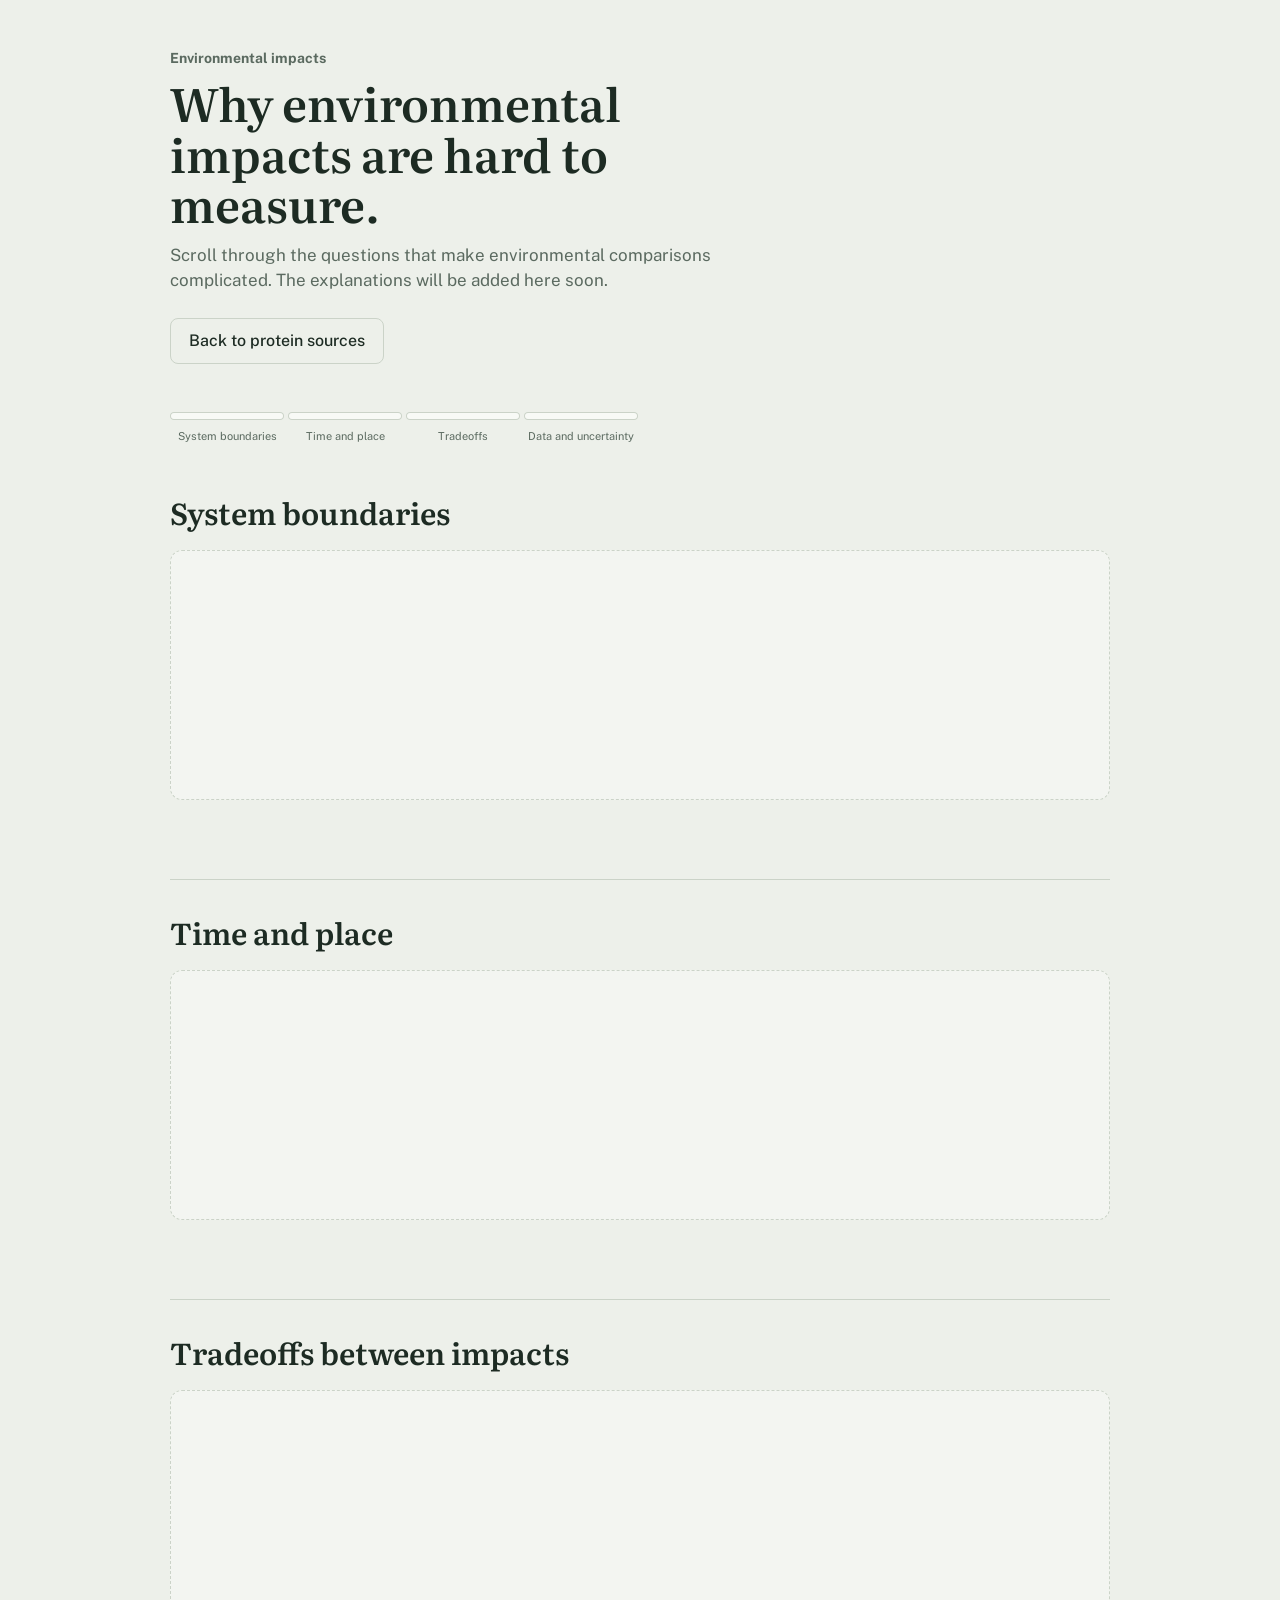
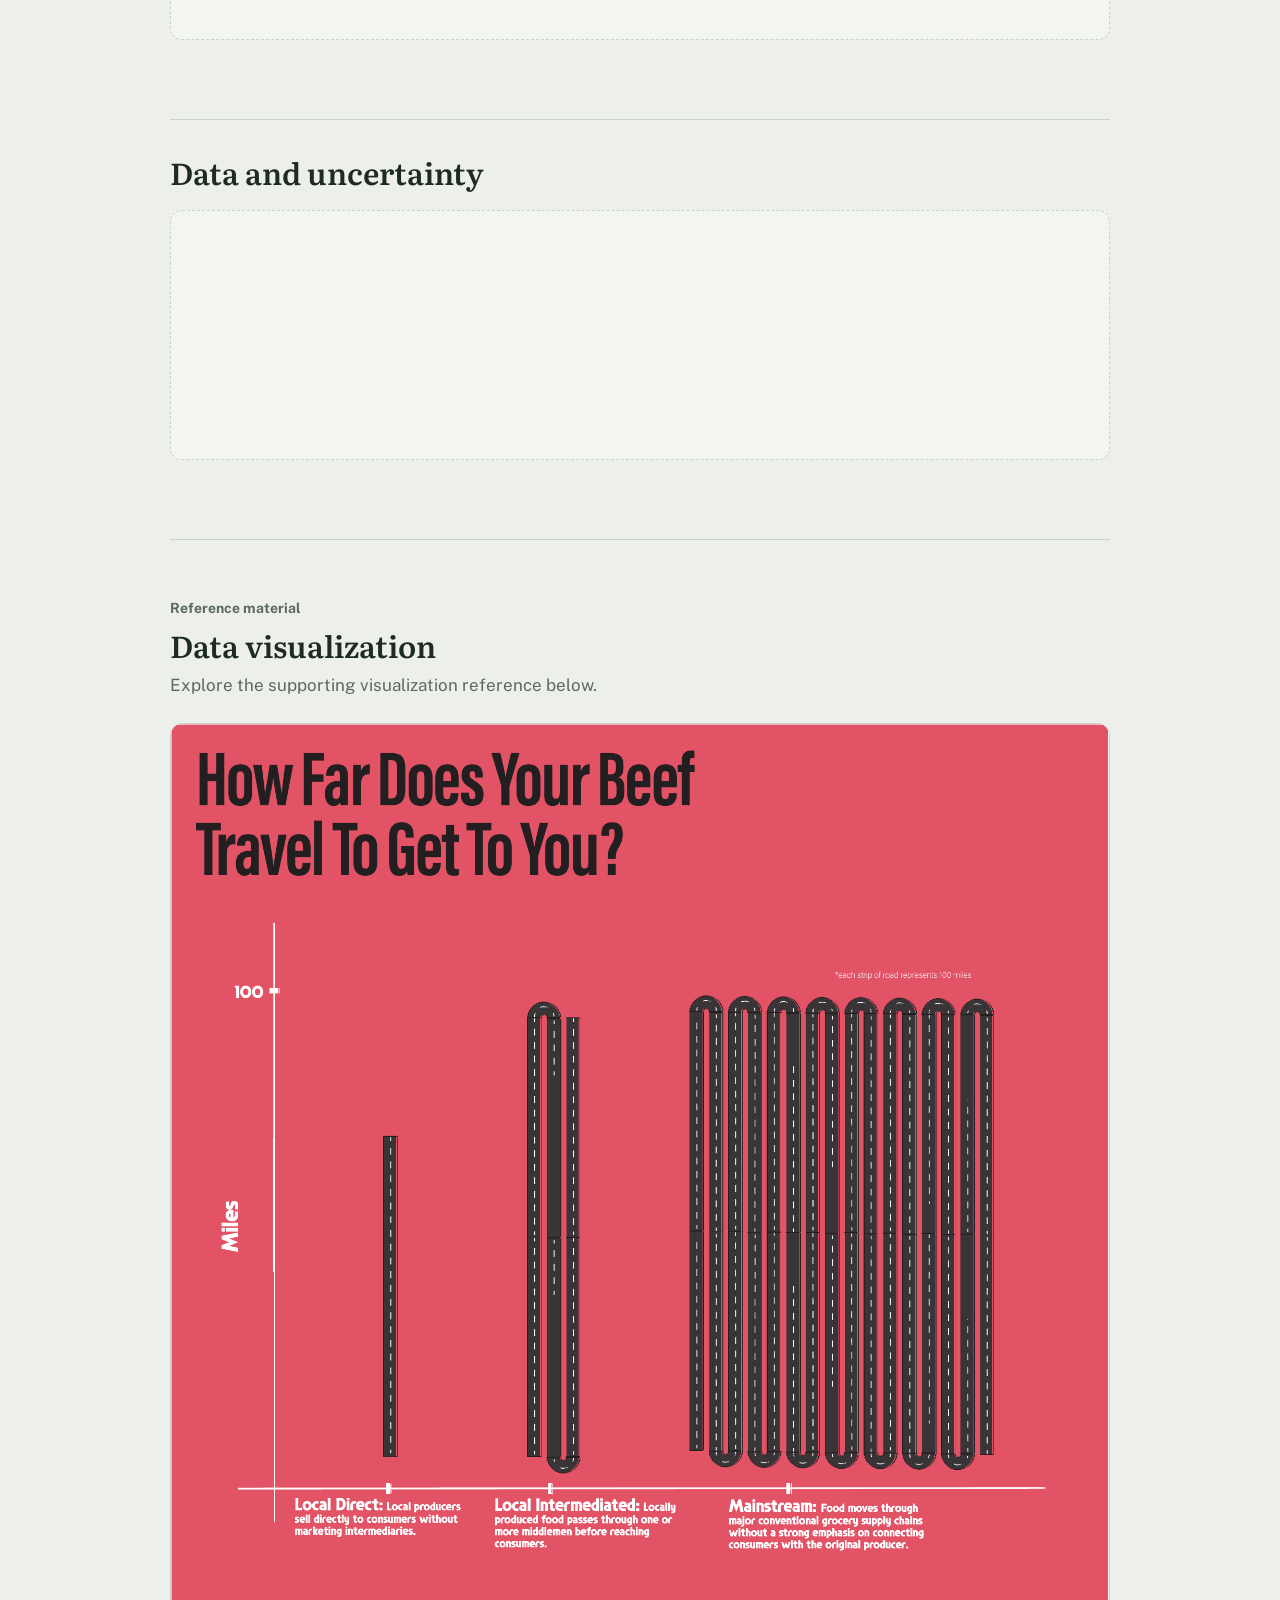
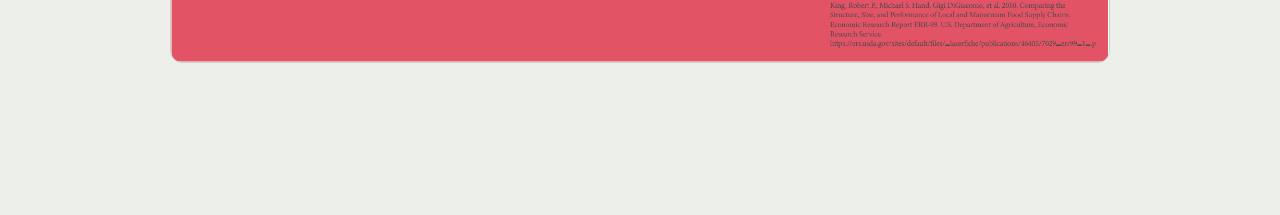
==== environmental-impacts.html @ 2c29066c "partial draft part 2" ====
<!DOCTYPE html>
<html lang="en">
<head>
<meta charset="utf-8">
<meta name="viewport" content="width=device-width, initial-scale=1, viewport-fit=cover">
<title>Why environmental impacts are hard to measure</title>
<link rel="preconnect" href="https://fonts.googleapis.com">
<link rel="preconnect" href="https://fonts.gstatic.com" crossorigin>
<link href="https://fonts.googleapis.com/css2?family=Literata:ital,opsz,wght@0,7..72,400;0,7..72,600;1,7..72,400;1,7..72,600&family=Public+Sans:wght@400;500;700;800&display=swap" rel="stylesheet">
<link rel="stylesheet" href="styles.css">
</head>
<body>
<main class="guide-main">
  <header class="guide-header">
    <p class="step">Environmental impacts</p>
    <h1>Why environmental impacts are hard to measure.</h1>
    <p class="lede">Scroll through the questions that make environmental comparisons complicated. The explanations will be added here soon.</p>
    <div class="actions"><a class="ghost button-link" href="protein-information.html">Back to protein sources</a></div>
  </header>

  <nav class="progress" aria-label="Environmental impacts progress">
    <div class="progress-track environmental-progress">
      <button type="button" data-target="boundaries" aria-label="Go to System boundaries"></button>
      <button type="button" data-target="time" aria-label="Go to Time and place"></button>
      <button type="button" data-target="tradeoffs" aria-label="Go to Tradeoffs"></button>
      <button type="button" data-target="data" aria-label="Go to Data and uncertainty"></button>
    </div>
    <div class="progress-labels environmental-labels" aria-hidden="true">
      <span>System boundaries</span><span>Time and place</span><span>Tradeoffs</span><span>Data and uncertainty</span>
    </div>
  </nav>

  <section class="environment-section" id="boundaries">
    <h2>System boundaries</h2>
    <div class="info-placeholder"></div>
  </section>
  <section class="environment-section" id="time">
    <h2>Time and place</h2>
    <div class="info-placeholder"></div>
  </section>
  <section class="environment-section" id="tradeoffs">
    <h2>Tradeoffs between impacts</h2>
    <div class="info-placeholder"></div>
  </section>
  <section class="environment-section" id="data">
    <h2>Data and uncertainty</h2>
    <div class="info-placeholder"></div>
  </section>

  <section class="pdf-section">
    <p class="step">Reference material</p>
    <h2>Data visualization</h2>
    <p class="lede">Explore the supporting visualization reference below.</p>
    <div class="pdf-image">
      <img src="DataVisualization-preview.png" alt="Data visualization showing how far beef travels through different food supply chains">
    </div>
  </section>
</main>
<script src="environmental.js"></script>
</body>
</html>
---- styles.css ----
﻿:root{
  --bg:#EDF0EA; --surface:#F8FAF6; --ink:#1D2B23; --muted:#5B6A60; --line:#CBD3C8;
  --quality:#6D3B72; --climate:#2B6C80; --good:#2E6B3F; --bad:#A4442A;
  --score-l:40%; --score-s:58%;
  --serif:"Literata", Georgia, "Times New Roman", serif;
  --sans:"Public Sans", system-ui, -apple-system, "Segoe UI", Roboto, sans-serif;
  box-sizing:border-box;
  padding-top:env(safe-area-inset-top,0px);
  padding-bottom:env(safe-area-inset-bottom,0px);
}
@media (prefers-color-scheme: dark){
  :root:not([data-theme="light"]){
    --bg:#141B17; --surface:#1C2520; --ink:#E4EAE2; --muted:#9AA89E; --line:#34413A;
    --quality:#C48BC9; --climate:#7DB9CA; --good:#7FC08F; --bad:#E08A6E;
    --score-l:62%; --score-s:52%;
  }
}
:root[data-theme="dark"]{
  --bg:#141B17; --surface:#1C2520; --ink:#E4EAE2; --muted:#9AA89E; --line:#34413A;
  --quality:#C48BC9; --climate:#7DB9CA; --good:#7FC08F; --bad:#E08A6E;
  --score-l:62%; --score-s:52%;
}
*,*::before,*::after{box-sizing:inherit}
html{scroll-padding-top:env(safe-area-inset-top,0px)}
body{margin:0;background:var(--bg);color:var(--ink);font-family:var(--sans);font-size:16px;line-height:1.5}
main{max-width:860px;margin:0 auto;padding:40px 20px 72px}
.step{font-size:14px;font-weight:700;color:var(--muted);margin:0 0 8px;font-variant-numeric:tabular-nums}
h1{font-family:var(--serif);font-weight:600;font-size:clamp(30px,5vw,46px);line-height:1.1;margin:0 0 14px;max-width:20ch}
h2{font-family:var(--serif);font-weight:600;font-size:clamp(22px,3.4vw,30px);line-height:1.2;margin:0 0 10px}
h3{font-family:var(--serif);font-weight:600;font-size:20px;margin:0 0 8px}
p{margin:0 0 14px}
.lede{color:var(--muted);max-width:60ch;font-size:17px}
.panel{background:var(--surface);border:1px solid var(--line);border-radius:12px;padding:24px;margin:24px 0}
button{font:inherit;cursor:pointer}
button:focus-visible,input:focus-visible{outline:3px solid var(--climate);outline-offset:2px}
.primary{background:var(--ink);color:var(--bg);border:0;border-radius:8px;padding:12px 22px;font-weight:700;font-size:16px}
.primary:disabled{opacity:.35;cursor:not-allowed}
.ghost{background:transparent;color:var(--ink);border:1px solid var(--line);border-radius:8px;padding:10px 18px;font-weight:500}
.actions{display:flex;gap:12px;flex-wrap:wrap;align-items:center;margin-top:20px}

/* priority slider */
.balance{display:grid;grid-template-columns:1fr 1fr;gap:4px 16px;align-items:end}
.pole{font-weight:700}
.pole.q{color:var(--quality)} .pole.e{color:var(--climate);text-align:right}
.pct{font-family:var(--serif);font-size:clamp(34px,6vw,52px);line-height:1;font-variant-numeric:tabular-nums;display:block}
.pole small{display:block;font-weight:500;color:var(--muted);font-size:13px}
input[type=range]{-webkit-appearance:none;appearance:none;width:100%;height:32px;margin-top:12px;background:transparent;cursor:pointer}
input[type=range]::-webkit-slider-runnable-track{height:6px;border-radius:3px;background:var(--line)}
input[type=range]::-moz-range-track{height:6px;border-radius:3px;background:var(--line)}
input[type=range]::-moz-range-progress{background:transparent}
input[type=range]::-webkit-slider-thumb{-webkit-appearance:none;appearance:none;width:24px;height:24px;border-radius:50%;background:var(--ink);border:3px solid var(--surface);box-shadow:0 1px 3px rgba(0,0,0,.3);margin-top:-9px}
input[type=range]::-moz-range-thumb{width:24px;height:24px;border-radius:50%;background:var(--ink);border:3px solid var(--surface);box-shadow:0 1px 3px rgba(0,0,0,.3)}
.hint{font-size:14px;color:var(--muted);margin-top:10px}

/* ranking */
.mypri{display:inline-block;font-size:14px;border:1px solid var(--line);border-radius:20px;padding:4px 12px;margin-bottom:16px}
.mypri b.q{color:var(--quality)} .mypri b.e{color:var(--climate)}
.rankgrid{display:grid;grid-template-columns:1fr;gap:24px}
@media (min-width:700px){.rankgrid{grid-template-columns:1fr 1fr}}
.pool{display:flex;flex-wrap:wrap;gap:10px}
.chip{background:var(--surface);color:var(--ink);border:1px solid var(--line);border-radius:22px;padding:9px 16px;font-weight:500;transition:transform .12s}
.chip:hover{transform:translateY(-1px);border-color:var(--ink)}
.chip small{color:var(--muted);font-weight:400;margin-left:6px;font-size:12px}
.pool-empty{color:var(--muted);font-size:14px;font-style:italic}
.slots{list-style:none;margin:0;padding:0;display:grid;gap:6px}
.slot{display:grid;grid-template-columns:2em 1fr;align-items:center;gap:8px;min-height:44px}
.slot .num{font-family:var(--serif);font-size:20px;color:var(--muted);text-align:right;font-variant-numeric:tabular-nums}
.slot .fill{border:1px dashed var(--line);border-radius:8px;min-height:42px;display:flex;align-items:center;padding:0 12px;color:var(--muted);font-size:14px}
.slot button.fill{border-style:solid;border-color:var(--ink);background:var(--surface);color:var(--ink);font-weight:600;font-size:15px;text-align:left;width:100%;justify-content:space-between}
.slot button.fill span.x{color:var(--muted);font-weight:400;font-size:13px}
.label{font-size:14px;font-weight:700;color:var(--muted);margin:0 0 10px}

/* reveal */
.scoreline{display:flex;gap:28px;flex-wrap:wrap;margin:18px 0 6px}
.stat .big{font-family:var(--serif);font-size:clamp(36px,6vw,54px);line-height:1;font-variant-numeric:tabular-nums}
.stat .cap{font-size:14px;color:var(--muted)}
:root{--close:#B7791F}
@media (prefers-color-scheme: dark){:root:not([data-theme="light"]){--close:#E3B456}}
:root[data-theme="dark"]{--close:#E3B456}
.legend{display:flex;flex-wrap:wrap;gap:6px 18px;margin:4px 0 10px;font-size:14px}
.key{display:inline-flex;align-items:center;gap:7px;white-space:nowrap}
.key::before{content:"";width:22px;height:4px;border-radius:2px;background:var(--k)}
.slopewrap{overflow-x:auto;margin-top:8px}
.slopewrap svg{display:block;width:100%;height:auto;min-width:460px}
.slope text{font-family:var(--sans);font-size:14px;fill:var(--ink)}
.slope .hdr{font-weight:700;fill:var(--muted);font-size:13px}
.slope .rk{fill:var(--muted);font-variant-numeric:tabular-nums}
.shock{border-left:6px solid var(--bad);padding:20px 22px;background:var(--surface);border-radius:0 12px 12px 0;margin:28px 0}
.shock .kicker{font-size:14px;font-weight:700;color:var(--bad);margin-bottom:6px}
.shock .fact{font-family:var(--serif);font-size:clamp(20px,3vw,26px);line-height:1.3;margin:0}
.live{list-style:none;padding:0;margin:16px 0 0}
.live li{display:grid;grid-template-columns:1.6em minmax(0,9em) 1fr 2.6em;gap:10px;align-items:center;padding:5px 0;font-size:15px}
.live .n{color:var(--muted);text-align:right;font-variant-numeric:tabular-nums}
.live .nm{white-space:nowrap;overflow:hidden;text-overflow:ellipsis}
.bar{height:28px;border-radius:6px;background:color-mix(in srgb,var(--ink) 6%,transparent);overflow:hidden}
.bar i{display:block;height:100%;background-repeat:repeat-x;background-size:28px 28px;background-position:left center;transition:width .3s ease}
.ico{width:22px;height:22px;vertical-align:-5px;margin-right:8px;flex:none}
.chip{display:inline-flex;align-items:center}
.slot button.fill > span:first-child{display:inline-flex;align-items:center}
.slot .filled{display:flex;align-items:center;justify-content:space-between;gap:8px;border:1px solid var(--ink);border-radius:8px;background:var(--surface);min-height:44px;padding:0 4px 0 12px;font-weight:600;font-size:15px}
.slot .filled .nm{display:inline-flex;align-items:center;min-width:0}
.ctrls{display:flex;gap:2px;flex:none}
.ctrl{width:36px;height:36px;border:0;border-radius:6px;background:transparent;color:var(--muted);font-size:13px;line-height:1}
.ctrl:hover:not(:disabled){background:color-mix(in srgb,var(--ink) 8%,transparent);color:var(--ink)}
.ctrl:disabled{opacity:.25;cursor:default}
.explain{display:grid;grid-template-columns:1fr;gap:20px}
@media (min-width:700px){.explain{grid-template-columns:1fr 1fr}}
.explain h3{font-size:18px}
.explain h3.q{color:var(--quality)} .explain h3.e{color:var(--climate)}
.explain p{font-size:15px;color:var(--muted);margin:0 0 8px}
.callout{border-left:4px solid var(--ink);padding:10px 14px;background:var(--surface);border-radius:0 8px 8px 0;margin:0 0 18px;font-size:16px;max-width:62ch}
.live li{padding:4px 0}
.live .s{font-weight:800;text-align:right;font-variant-numeric:tabular-nums}
.eq{font-family:var(--serif);font-size:clamp(18px,3vw,24px);overflow-x:auto;white-space:nowrap;margin:6px 0 10px}
.eq .wq{color:var(--quality)} .eq .we{color:var(--climate)}
.small{font-size:14px;color:var(--muted)}
.small a{color:var(--climate)}
@media (prefers-reduced-motion: reduce){.bar i,.chip{transition:none}}
[hidden]{display:none !important}

.button-link{display:inline-block;text-decoration:none}

/* intro and protein guide */
.intro-page{min-height:100vh;display:grid;place-items:center;padding:32px 20px}
.intro{max-width:900px;width:100%;padding:clamp(36px,8vw,88px) clamp(24px,7vw,80px);background:var(--surface);border:1px solid var(--line);border-radius:16px;text-align:center}
.intro h1{max-width:14ch;margin:0 auto 18px;font-size:clamp(38px,7vw,72px)}
.intro .lede{margin:0 auto;max-width:42ch}
.intro .actions{justify-content:center;margin-top:32px}
.guide-main{max-width:980px;padding-top:24px}
.guide-header{padding:24px 0 34px}
.guide-header h1{max-width:18ch}
.guide-header .actions{margin-top:24px}
.progress{position:sticky;top:0;z-index:2;padding:14px 0 16px;background:var(--bg)}
.progress-track{height:8px;display:grid;grid-template-columns:repeat(8,1fr);gap:4px}
.progress-track button{height:8px;padding:0;border:0;border-radius:4px;background:var(--surface);box-shadow:inset 0 0 0 1px var(--line)}
.progress-track button[aria-current="true"]{background:#fff;box-shadow:none}
.progress-labels{display:grid;grid-template-columns:repeat(8,1fr);gap:4px;margin-top:8px}
.progress-labels span{font-size:11px;color:var(--muted);text-align:center;overflow:hidden;text-overflow:ellipsis;white-space:nowrap}
.protein-section{scroll-margin-top:94px;min-height:420px;padding:34px 0 54px;border-bottom:1px solid var(--line)}
.protein-section h2{margin-bottom:20px}
.info-placeholder{min-height:250px;border:1px dashed var(--line);border-radius:12px;background:color-mix(in srgb,var(--surface) 55%,transparent)}
.choice{margin-top:24px;padding-top:22px;border-top:1px solid var(--line)}
.choice h3{font-size:18px}
.choice-actions{display:flex;gap:10px;flex-wrap:wrap}
.choice button[aria-pressed="true"]{background:var(--ink);color:var(--bg);border-color:var(--ink)}
.choice-status{min-height:24px;margin:12px 0 0;color:var(--muted);font-size:14px}
.review-section{padding:58px 0 80px}
.review-scores{display:flex;gap:40px;flex-wrap:wrap;align-items:end}
.review-score{display:flex;flex:1;min-width:180px;flex-direction:column;gap:4px;margin:24px 0}
.review-score span{font-family:var(--serif);font-size:clamp(42px,8vw,68px);line-height:1}
.review-score small{color:var(--muted)}
.review-list{margin:0;padding:0;list-style:none;border-top:1px solid var(--line)}
.review-list li{display:flex;justify-content:space-between;gap:16px;padding:12px 0;border-bottom:1px solid var(--line)}
.review-list span{color:var(--muted)}
@media (max-width:600px){.progress-labels span{font-size:9px}.protein-section{min-height:360px}}
.environment-section{scroll-margin-top:94px;min-height:420px;padding:34px 0 54px;border-bottom:1px solid var(--line)}
.environment-section h2{margin-bottom:20px}
.environment-labels{grid-template-columns:repeat(4,1fr)}
.pdf-section{padding:58px 0 80px}
.pdf-image{margin-top:24px;border:1px solid var(--line);border-radius:12px;overflow:hidden;background:var(--surface)}
.pdf-image img{display:block;width:100%;height:auto}
@media (max-width:600px){.environment-labels span{font-size:9px}.environment-section{min-height:360px}}
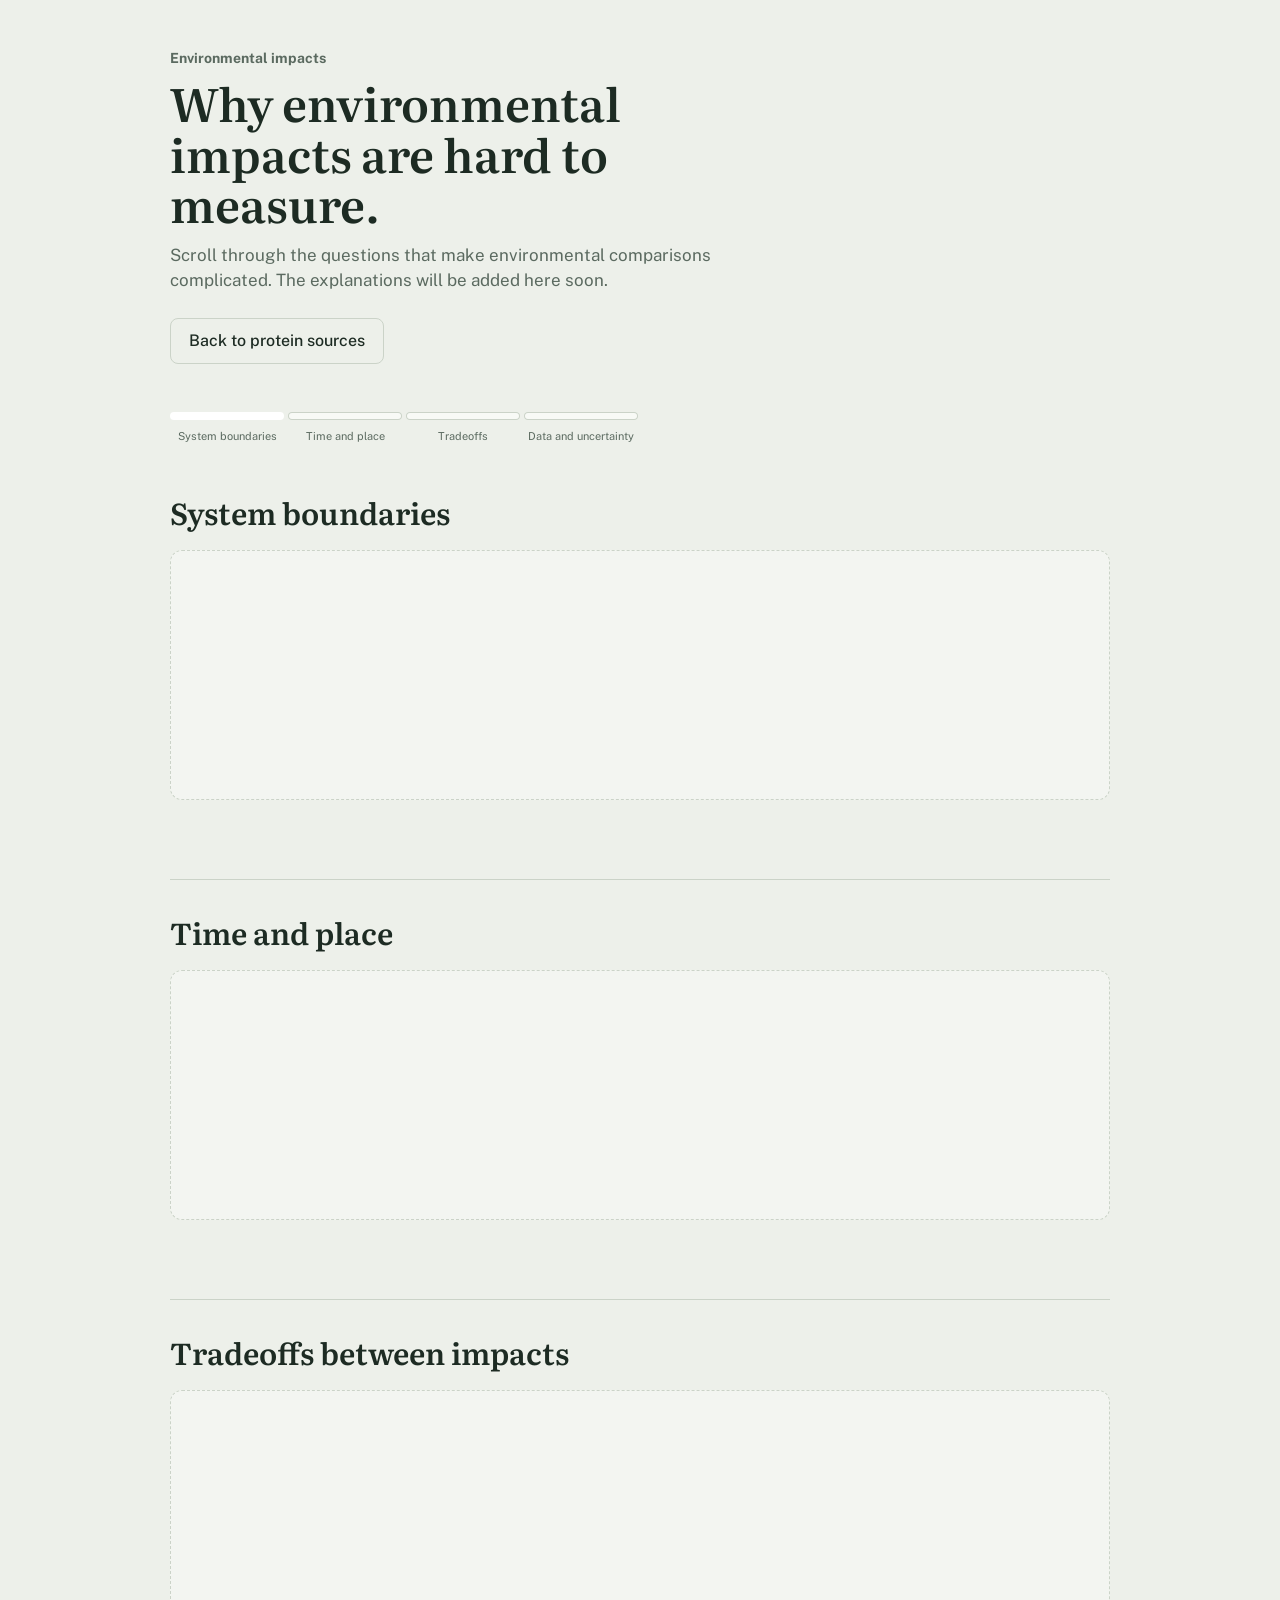
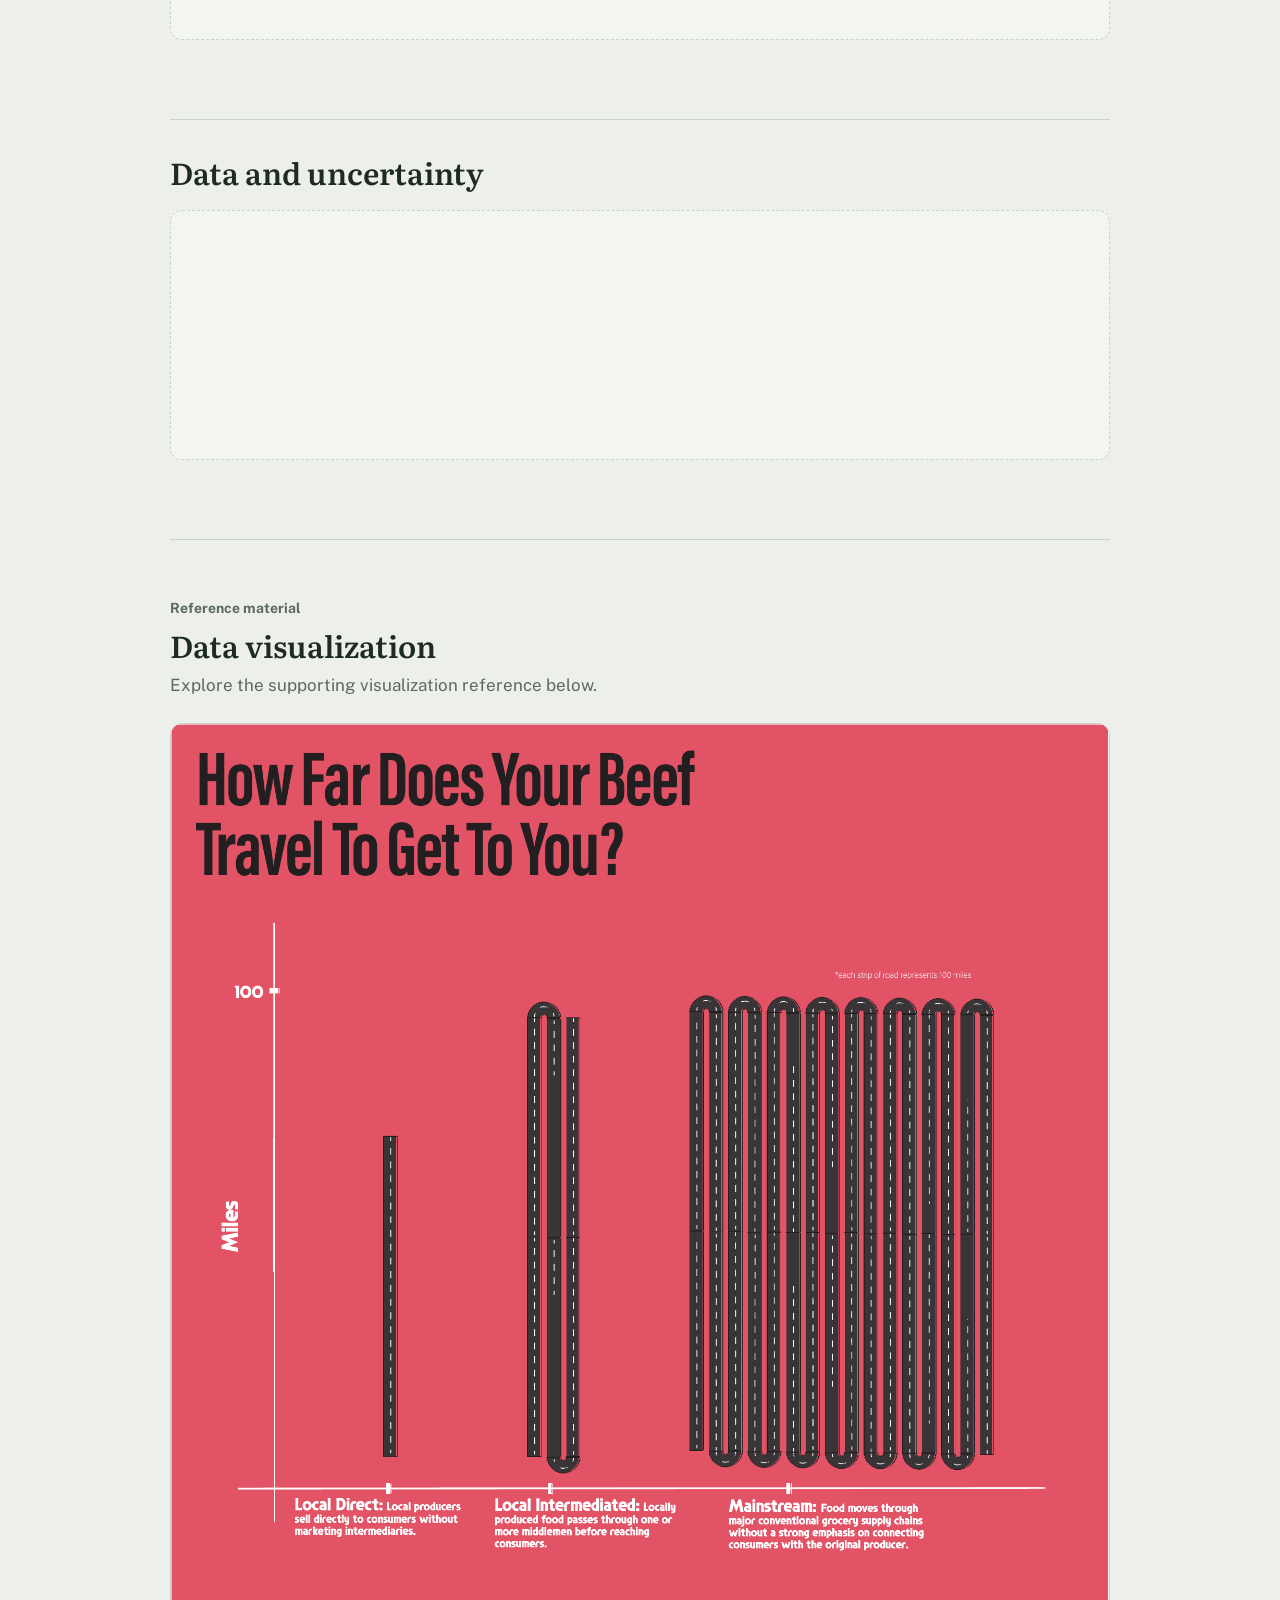
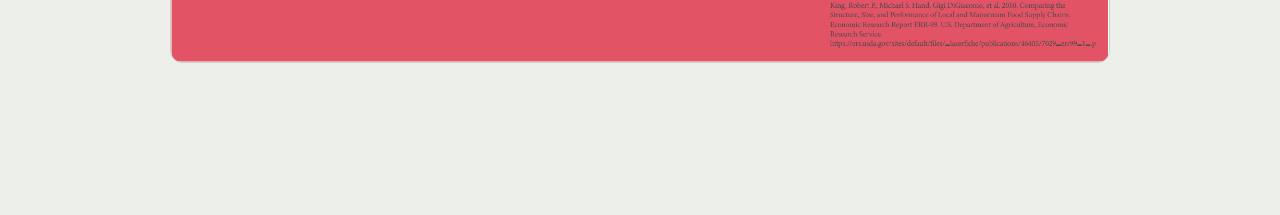
==== commit 0c95c3c7: "partial draft pt2" ====
--- a/environmental-impacts.html
+++ b/environmental-impacts.html
@@ -56,6 +56,6 @@
     </div>
   </section>
 </main>
-<script src="environmental.js"></script>
+<script src="environmental.js?v=2"></script>
 </body>
 </html>
